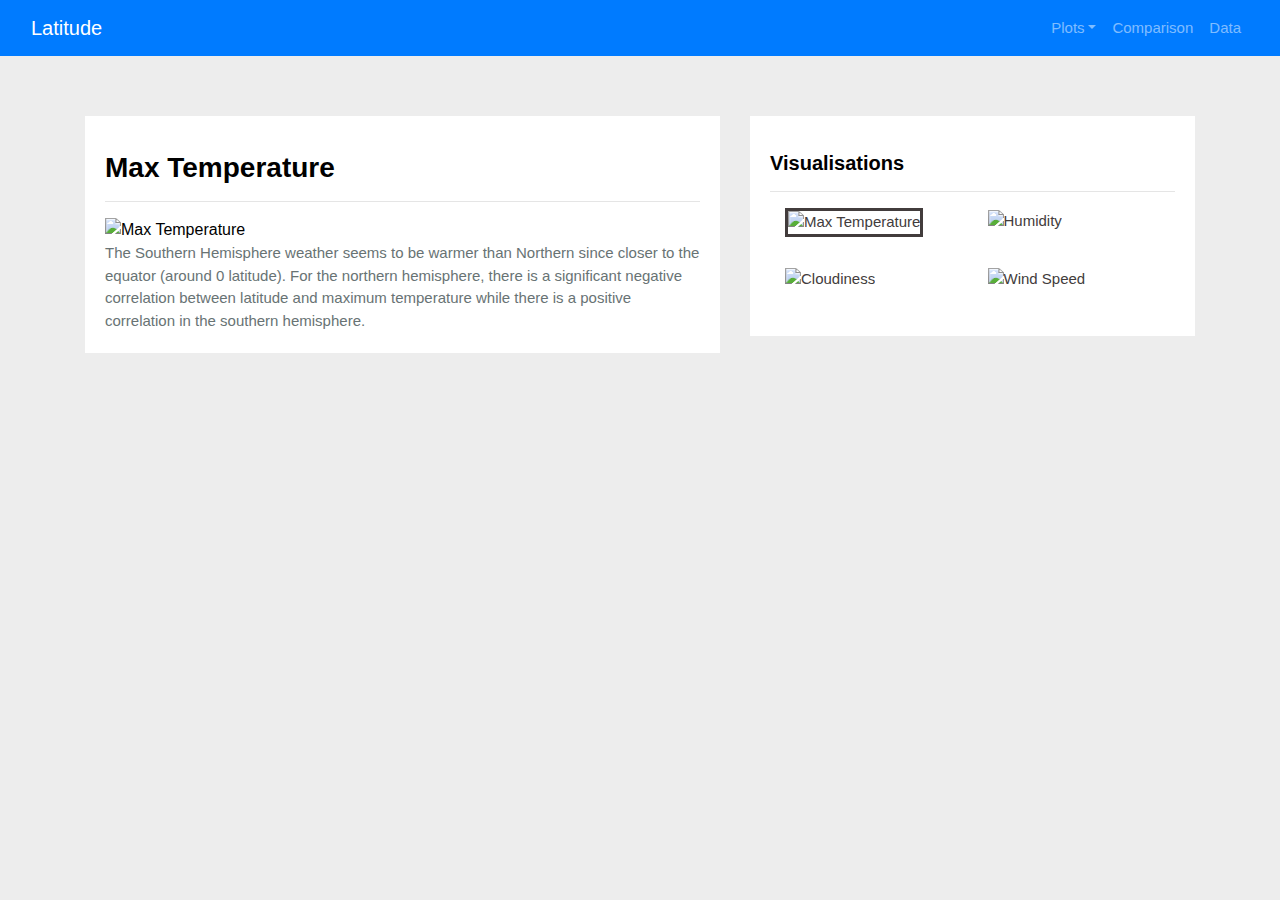
==== vis1.html @ f6fce21a "Add files via upload" ====
<!DOCTYPE html>
<html lang="en">

<head>
  <meta charset="UTF-8">
  <title>Max Temperature</title>
  <link rel="stylesheet" href="https://stackpath.bootstrapcdn.com/bootstrap/4.3.1/css/bootstrap.min.css" integrity="sha384-ggOyR0iXCbMQv3Xipma34MD+dH/1fQ784/j6cY/iJTQUOhcWr7x9JvoRxT2MZw1T" crossorigin="anonymous">
  <link rel="stylesheet" href="bootstrap.min.css">
  <link rel="stylesheet" href="style.css">
</head>

<body>

    <nav class="navbar navbar-expand-lg navbar-dark bg-primary">
        <div class="container-fluid">
          <a class="navbar-brand" href="index.html">Latitude</a>  
          <button class="navbar-toggler" type="button" data-bs-toggle="collapse" data-bs-target="#navbarColor01" aria-controls="navbarColor01" aria-expanded="false" aria-label="Toggle navigation">
            <span class="navbar-toggler-icon"></span>
          </button>
      
          <div class="collapse navbar-collapse" id="navbarColor01">
            <ul class="navbar-nav ml-auto">
              <li class="nav-item dropdown">
                <a class="nav-link dropdown-toggle" data-bs-toggle="dropdown" href="#" role="button" aria-haspopup="true" aria-expanded="false">Plots</a>
                <div class="dropdown-menu">
                    <a class="dropdown-item" href="vis1.html">Max Temperature</a>
                    <a class="dropdown-item" href="vis2.html">Humidity</a>
                    <a class="dropdown-item" href="vis3.html">Cloudiness</a>
                    <a class="dropdown-item" href="vis4.html">Wind Speed</a>
                </div>
              </li>
              <li class="nav-item">
                <a class="nav-link" href="comparisons.html">Comparison</a>
              </li>
              <li class="nav-item">
                <a class="nav-link" href="data.html">Data</a>
              </li>      
            </ul>
          </div>
        </div>
      </nav>

        <div class="container">
            <div class="row">
              <div class="col-lg-7 col-md-12">
             
         
                <div class="box" style="padding-bottom: 5px;">
                  <h3 class="title">Max Temperature</h3>
                  <hr>
                  <img src="Resources/assets/images/Fig1.png" alt="Max Temperature">
                  <p>The Southern Hemisphere weather seems to be warmer than Northern since closer to the equator (around 0 latitude). For the northern hemisphere, there is a significant negative correlation between latitude and maximum temperature while there is a positive correlation in the southern hemisphere.</p>
                </div>
              </div>
              <div class="col-lg-5 col-md-12">
              
                <div class="box">
                  <h5 class="title">Visualisations</h5>
                  <hr>
                  <div class="container">
                    <div class="row" style="padding-bottom: 30px;">
                      <div class="col-6">
                        <a href="#">
                          <img class="panel active" src="Resources/assets/images/Fig1.png" alt="Max Temperature">
                        </a>
                      </div>
                      <div class="col-6">
                        <a href="vis2.html">
                          <img class="panel" src="Resources/assets/images/Fig2.png" alt="Humidity">
                        </a>
                      </div>
                    </div>
                    <div class="row" style="padding-bottom: 30px;">
                      <div class="col-6">
                        <a href="vis3.html">
                          <img class="panel" src="Resources/assets/images/Fig3.png" alt="Cloudiness">
                        </a>
                      </div>
                      <div class="col-6">
                        <a href="vis3.html">
                          <img class="panel" src="Resources/assets/images/Fig4.png" alt="Wind Speed">
                        </a>
                      </div>
                    </div>
                  </div>
                </div>
              </div>
            </div>
          </div>

<script src="https://cdn.jsdelivr.net/npm/bootstrap@5.1.3/dist/js/bootstrap.bundle.min.js" integrity="sha384-ka7Sk0Gln4gmtz2MlQnikT1wXgYsOg+OMhuP+IlRH9sENBO0LRn5q+8nbTov4+1p" crossorigin="anonymous"></script>
<script src="https://cdnjs.cloudflare.com/ajax/libs/popper.js/1.12.9/umd/popper.min.js" integrity="sha384-ApNbgh9B+Y1QKtv3Rn7W3mgPxhU9K/ScQsAP7hUibX39j7fakFPskvXusvfa0b4Q" crossorigin="anonymous"></script>
<script src="https://maxcdn.bootstrapcdn.com/bootstrap/4.0.0/js/bootstrap.min.js" integrity="sha384-JZR6Spejh4U02d8jOt6vLEHfe/JQGiRRSQQxSfFWpi1MquVdAyjUar5+76PVCmYl" crossorigin="anonymous"></script>

</body>
      
</html>
---- style.css ----
.title{
  color: black;  
  font-family: 'Segoe UI', Tahoma, Geneva, Verdana, sans-serif;
  font-weight: bolder; 
  padding-top: 25px; 
}

body{
  background-color: #EDEDED; 
}

p{
  color: #687374;
  font-family: 'Segoe UI', Tahoma, Geneva, Verdana, sans-serif;
  font-size: 15px; 
}

a{
  color: #423c3c;
  font-size: 15px; 
}

img{
  width:100%;
  height:100%;
}

.active, .panel:hover{
  border-color:#423c3c;
  border-style: solid; 
  
}

.vizualization{
  width:50% ;
  height:50% ;
}

.box {
  margin-top: 60px; 
  margin-bottom: 60px; 
  padding: 10px 20px 15px; 
  color:black;
  background-color: white; 

}
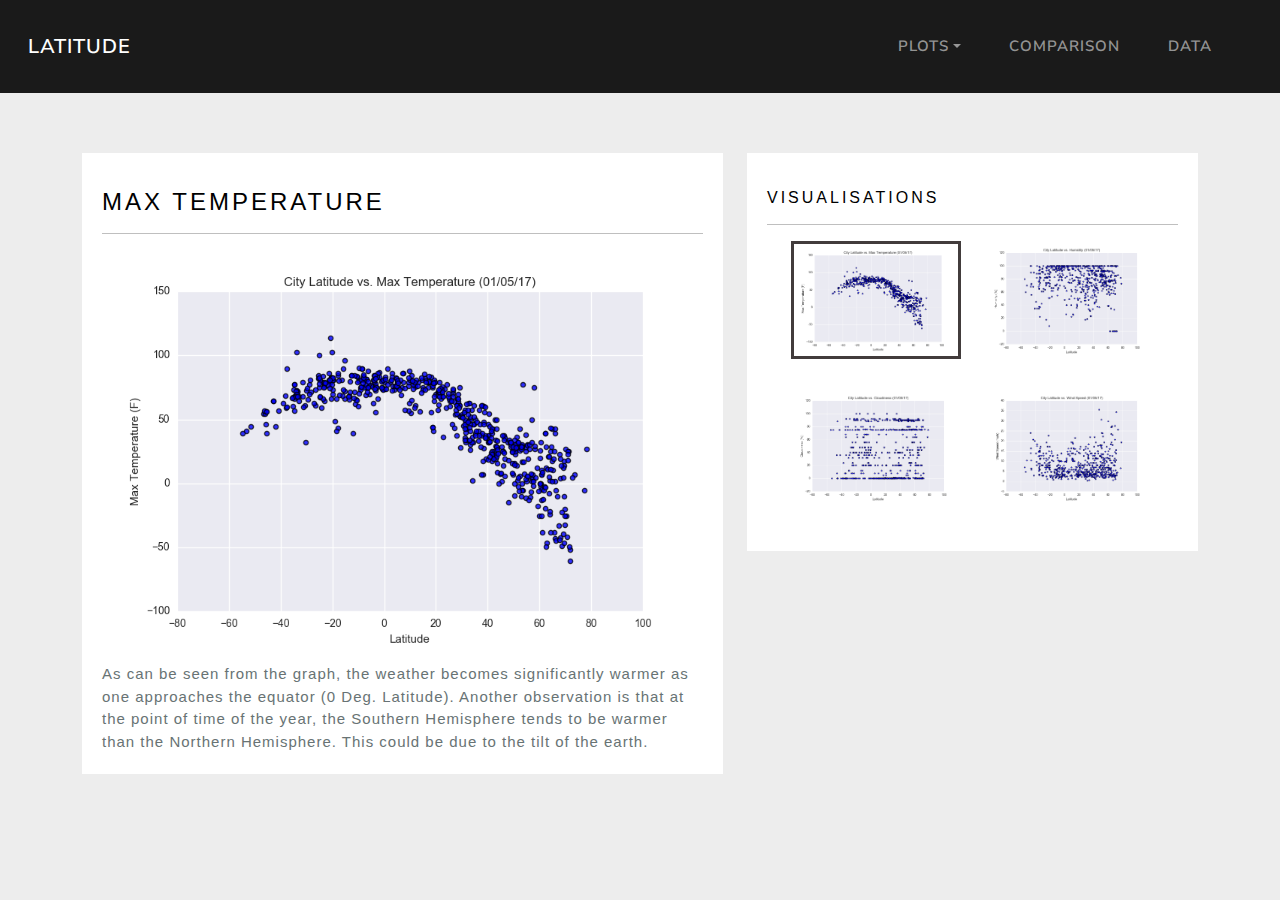
==== commit ded59501: "Add files via upload" ====
--- a/vis1.html
+++ b/vis1.html
@@ -49,7 +49,7 @@
                   <h3 class="title">Max Temperature</h3>
                   <hr>
                   <img src="Resources/assets/images/Fig1.png" alt="Max Temperature">
-                  <p>The Southern Hemisphere weather seems to be warmer than Northern since closer to the equator (around 0 latitude). For the northern hemisphere, there is a significant negative correlation between latitude and maximum temperature while there is a positive correlation in the southern hemisphere.</p>
+                  <p>As can be seen from the graph, the weather becomes significantly warmer as one approaches the equator (0 Deg. Latitude). Another observation is that at the point of time of the year, the Southern Hemisphere tends to be warmer than the Northern Hemisphere. This could be due to the tilt of the earth.</p>
                 </div>
               </div>
               <div class="col-lg-5 col-md-12">
